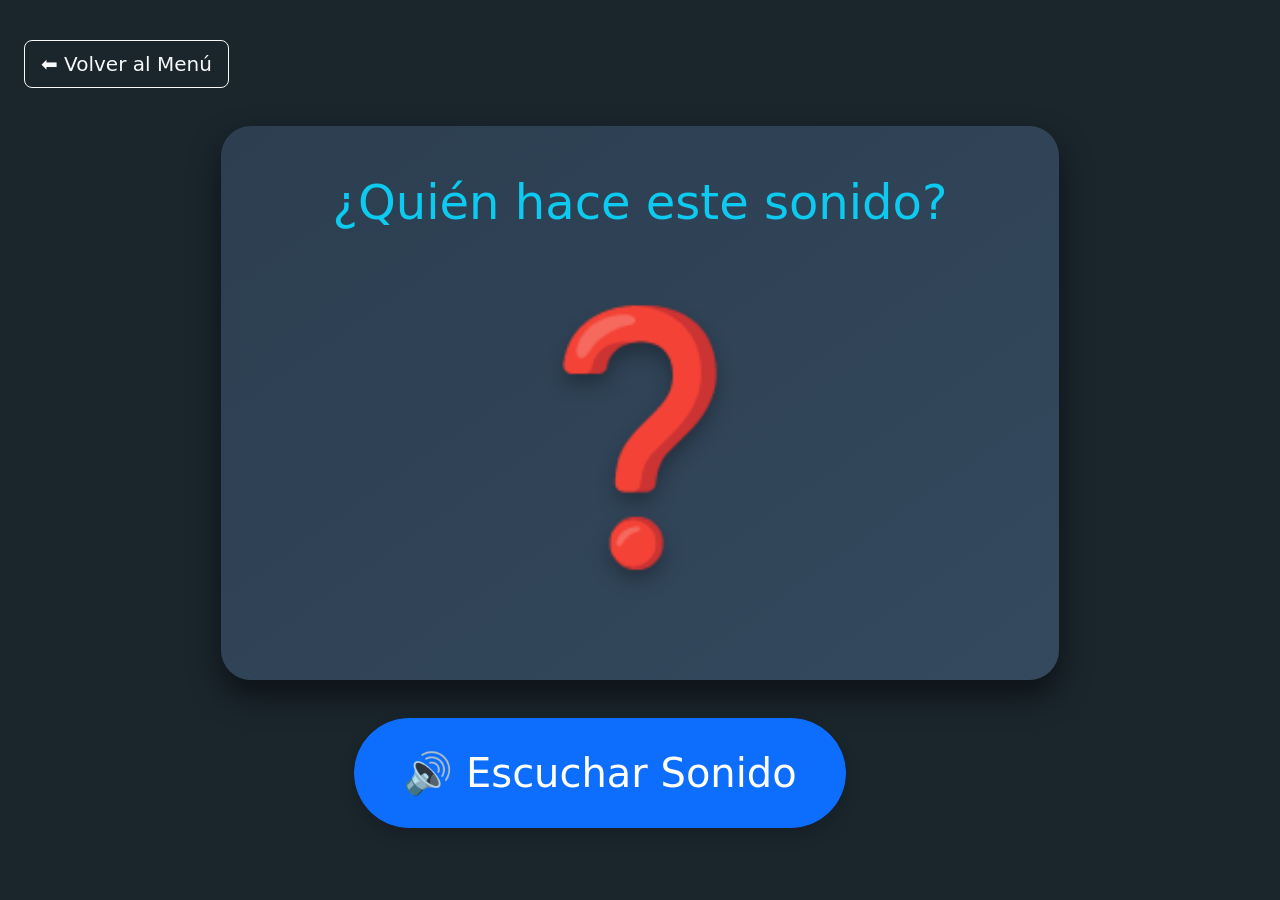
==== Pages/adivina-animal.html @ 4d9bc736 "estructura armada" ====
<!DOCTYPE html>
<html lang="es">
<head>
    <meta charset="UTF-8">
    <meta name="viewport" content="width=device-width, initial-scale=1.0">
    <title>¿Qué animal es?</title>
    <link href="https://cdn.jsdelivr.net/npm/bootstrap@5.3.3/dist/css/bootstrap.min.css" rel="stylesheet">
    <style>
        body { background-color: #1a252c; color: white; } /* Fondo oscuro de misterio */
        
        .caja-misterio {
            background: linear-gradient(145deg, #2c3e50, #34495e);
            border-radius: 30px;
            box-shadow: 0 15px 30px rgba(0,0,0,0.5);
            transition: all 0.5s ease;
        }

        .icono-gigante { font-size: 8rem; text-shadow: 0 10px 20px rgba(0,0,0,0.3); }
        .texto-revelado { font-size: 4rem; font-weight: bold; text-transform: uppercase; color: #f1c40f; }
        
        @media (min-width: 1200px) {
            .icono-gigante { font-size: 15rem; }
            .texto-revelado { font-size: 8rem; }
        }

        /* Animación de latido para el botón de escuchar */
        @keyframes latido {
            0% { transform: scale(1); }
            50% { transform: scale(1.05); }
            100% { transform: scale(1); }
        }
        .btn-latido { animation: latido 2s infinite; }
    </style>
</head>
<body class="overflow-hidden">
    <main class="container-fluid vh-100 d-flex flex-column justify-content-between p-4 text-center">
        
        <header class="row mt-3">
            <div class="col-12 text-start">
                <a href="../index.html" class="btn btn-outline-light btn-lg">⬅ Volver al Menú</a>
            </div>
        </header>

        <section class="row flex-grow-1 align-items-center justify-content-center">
            <div class="col-12 col-md-8 caja-misterio p-5">
                
                <h2 class="display-5 text-info mb-4" id="titulo-estado">¿Quién hace este sonido?</h2>
                
                <div class="icono-gigante mb-3" id="grafico-centro">❓</div>
                
                <div class="texto-revelado d-none" id="nombre-animal">LEÓN</div>

            </div>
        </section>

        <footer class="row pb-5 justify-content-center gap-3">
            <div class="col-auto">
                <button id="btn-reproducir" class="btn btn-primary btn-lg shadow fs-1 px-5 py-4 rounded-pill btn-latido">
                    🔊 Escuchar Sonido
                </button>
            </div>
            <div class="col-auto">
                <button id="btn-revelar" class="btn btn-warning btn-lg shadow fs-1 px-5 py-4 rounded-pill d-none text-dark fw-bold">
                    👀 Revelar Animal
                </button>
            </div>
            <div class="col-auto">
                <button id="btn-siguiente" class="btn btn-success btn-lg shadow fs-1 px-5 py-4 rounded-pill d-none">
                    Siguiente ➡
                </button>
            </div>
        </footer>
    </main>

    <script>
        // Tu base de datos de animales. Agregamos un emoji para que sea más visual al revelar.
        const animales = [
            { nombre: "León", emoji: "🦁", audio: "assets/sounds/animales/leon/leon_v1.mp3" },
            { nombre: "Elefante", emoji: "🐘", audio: "assets/sounds/animales/elefante/elefante_v1.mp3" },
            { nombre: "Caballo", emoji: "🐴", audio: "assets/sounds/animales/caballo/caballo_v1.mp3" },
            { nombre: "Perro", emoji: "🐶", audio: "assets/sounds/animales/perro/perro_v1.mp3" }
        ];

        // Variables de estado
        let animalActual = null;
        const reproductor = new Audio();

        // Elementos de la pantalla
        const graficoCentro = document.getElementById('grafico-centro');
        const nombreAnimal = document.getElementById('nombre-animal');
        const tituloEstado = document.getElementById('titulo-estado');
        
        const btnReproducir = document.getElementById('btn-reproducir');
        const btnRevelar = document.getElementById('btn-revelar');
        const btnSiguiente = document.getElementById('btn-siguiente');

        // Función para preparar una nueva ronda
        function nuevaRonda() {
            // Elegimos un animal al azar
            const indice = Math.floor(Math.random() * animales.length);
            animalActual = animales[indice];
            reproductor.src = animalActual.audio;

            // Reseteamos la pantalla al modo "Misterio"
            graficoCentro.innerText = "❓";
            nombreAnimal.classList.add('d-none');
            tituloEstado.innerText = "¿Quién hace este sonido?";
            
            // Acomodamos los botones
            btnReproducir.classList.remove('d-none');
            btnReproducir.classList.add('btn-latido'); // Vuelve a latir
            btnRevelar.classList.add('d-none');
            btnSiguiente.classList.add('d-none');
        }

        // Al tocar "Escuchar Sonido"
        btnReproducir.addEventListener('click', () => {
            if (!animalActual) return;
            
            // Reproducimos el sonido
            reproductor.play().catch(err => console.error("Error de ruta de audio:", err));
            
            // Frenamos el latido del botón y mostramos el botón de revelar
            btnReproducir.classList.remove('btn-latido');
            btnRevelar.classList.remove('d-none');
        });

        // Al tocar "Revelar Animal"
        btnRevelar.addEventListener('click', () => {
            // Cambiamos el signo de pregunta por el emoji
            graficoCentro.innerText = animalActual.emoji;
            
            // Mostramos el nombre gigante
            nombreAnimal.innerText = animalActual.nombre;
            nombreAnimal.classList.remove('d-none');
            
            tituloEstado.innerText = "¡Era el...";
            
            // Acomodamos los botones
            btnReproducir.classList.add('d-none');
            btnRevelar.classList.add('d-none');
            btnSiguiente.classList.remove('d-none');
        });

        // Al tocar "Siguiente"
        btnSiguiente.addEventListener('click', () => {
            nuevaRonda();
        });

        // Arrancamos la primera ronda apenas carga la página
        nuevaRonda();
    </script>
</body>
</html>
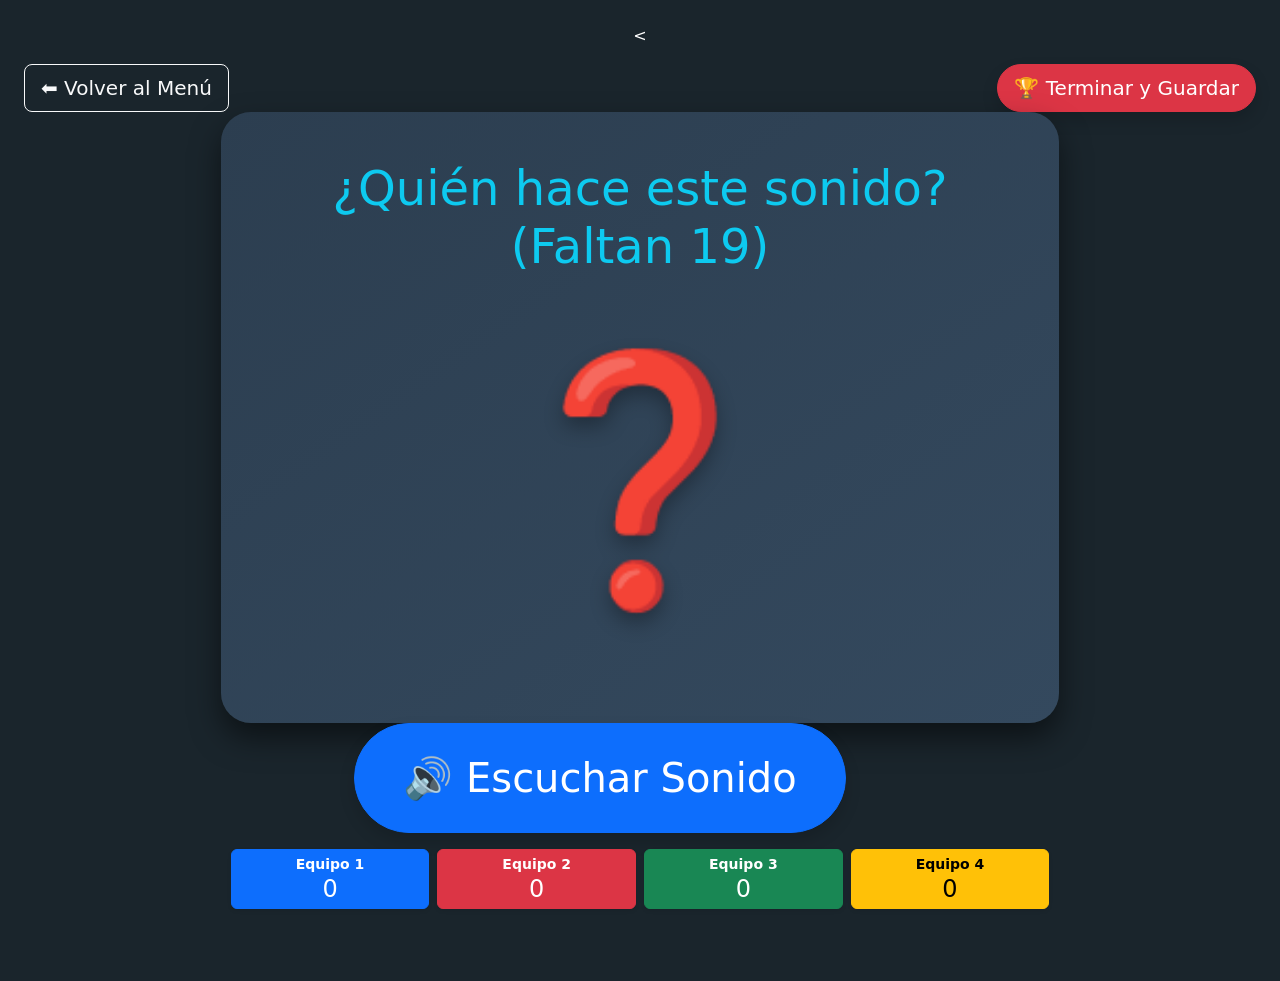
==== commit 6a9bf508: "reparacion de juegos, variables, sonidos y botones" ====
--- a/Pages/adivina-animal.html
+++ b/Pages/adivina-animal.html
@@ -1,53 +1,86 @@
 <!DOCTYPE html>
 <html lang="es">
+
 <head>
     <meta charset="UTF-8">
     <meta name="viewport" content="width=device-width, initial-scale=1.0">
     <title>¿Qué animal es?</title>
     <link href="https://cdn.jsdelivr.net/npm/bootstrap@5.3.3/dist/css/bootstrap.min.css" rel="stylesheet">
     <style>
-        body { background-color: #1a252c; color: white; } /* Fondo oscuro de misterio */
-        
+        body {
+            background-color: #1a252c;
+            color: white;
+        }
+
+        /* Fondo oscuro de misterio */
+
         .caja-misterio {
             background: linear-gradient(145deg, #2c3e50, #34495e);
             border-radius: 30px;
-            box-shadow: 0 15px 30px rgba(0,0,0,0.5);
+            box-shadow: 0 15px 30px rgba(0, 0, 0, 0.5);
             transition: all 0.5s ease;
         }
 
-        .icono-gigante { font-size: 8rem; text-shadow: 0 10px 20px rgba(0,0,0,0.3); }
-        .texto-revelado { font-size: 4rem; font-weight: bold; text-transform: uppercase; color: #f1c40f; }
-        
+        .icono-gigante {
+            font-size: 8rem;
+            text-shadow: 0 10px 20px rgba(0, 0, 0, 0.3);
+        }
+
+        .texto-revelado {
+            font-size: 4rem;
+            font-weight: bold;
+            text-transform: uppercase;
+            color: #f1c40f;
+        }
+
         @media (min-width: 1200px) {
-            .icono-gigante { font-size: 15rem; }
-            .texto-revelado { font-size: 8rem; }
+            .icono-gigante {
+                font-size: 15rem;
+            }
+
+            .texto-revelado {
+                font-size: 8rem;
+            }
         }
 
         /* Animación de latido para el botón de escuchar */
         @keyframes latido {
-            0% { transform: scale(1); }
-            50% { transform: scale(1.05); }
-            100% { transform: scale(1); }
+            0% {
+                transform: scale(1);
+            }
+
+            50% {
+                transform: scale(1.05);
+            }
+
+            100% {
+                transform: scale(1);
+            }
         }
-        .btn-latido { animation: latido 2s infinite; }
+
+        .btn-latido {
+            animation: latido 2s infinite;
+        }
     </style>
 </head>
+
 <body class="overflow-hidden">
     <main class="container-fluid vh-100 d-flex flex-column justify-content-between p-4 text-center">
-        
-        <header class="row mt-3">
-            <div class="col-12 text-start">
+
+        <<header class="row mt-3">
+            <div class="col-12 d-flex justify-content-between align-items-center">
                 <a href="../index.html" class="btn btn-outline-light btn-lg">⬅ Volver al Menú</a>
+                <button id="btn-finalizar" class="btn btn-danger btn-lg shadow rounded-pill">🏆 Terminar y Guardar</button>
             </div>
         </header>
 
         <section class="row flex-grow-1 align-items-center justify-content-center">
             <div class="col-12 col-md-8 caja-misterio p-5">
-                
+
                 <h2 class="display-5 text-info mb-4" id="titulo-estado">¿Quién hace este sonido?</h2>
-                
+
                 <div class="icono-gigante mb-3" id="grafico-centro">❓</div>
-                
+
                 <div class="texto-revelado d-none" id="nombre-animal">LEÓN</div>
 
             </div>
@@ -55,12 +88,14 @@
 
         <footer class="row pb-5 justify-content-center gap-3">
             <div class="col-auto">
-                <button id="btn-reproducir" class="btn btn-primary btn-lg shadow fs-1 px-5 py-4 rounded-pill btn-latido">
+                <button id="btn-reproducir"
+                    class="btn btn-primary btn-lg shadow fs-1 px-5 py-4 rounded-pill btn-latido">
                     🔊 Escuchar Sonido
                 </button>
             </div>
             <div class="col-auto">
-                <button id="btn-revelar" class="btn btn-warning btn-lg shadow fs-1 px-5 py-4 rounded-pill d-none text-dark fw-bold">
+                <button id="btn-revelar"
+                    class="btn btn-warning btn-lg shadow fs-1 px-5 py-4 rounded-pill d-none text-dark fw-bold">
                     👀 Revelar Animal
                 </button>
             </div>
@@ -69,86 +104,15 @@
                     Siguiente ➡
                 </button>
             </div>
+            <div class="container mb-4">
+                <div class="row justify-content-center g-2" id="contenedor-puntajes">
+                </div>
+            </div>
         </footer>
     </main>
 
-    <script>
-        // Tu base de datos de animales. Agregamos un emoji para que sea más visual al revelar.
-        const animales = [
-            { nombre: "León", emoji: "🦁", audio: "assets/sounds/animales/leon/leon_v1.mp3" },
-            { nombre: "Elefante", emoji: "🐘", audio: "assets/sounds/animales/elefante/elefante_v1.mp3" },
-            { nombre: "Caballo", emoji: "🐴", audio: "assets/sounds/animales/caballo/caballo_v1.mp3" },
-            { nombre: "Perro", emoji: "🐶", audio: "assets/sounds/animales/perro/perro_v1.mp3" }
-        ];
+    <script src="../js/historial.js"></script>
+    <script src="../js/animales.js"></script>
+</body>
 
-        // Variables de estado
-        let animalActual = null;
-        const reproductor = new Audio();
-
-        // Elementos de la pantalla
-        const graficoCentro = document.getElementById('grafico-centro');
-        const nombreAnimal = document.getElementById('nombre-animal');
-        const tituloEstado = document.getElementById('titulo-estado');
-        
-        const btnReproducir = document.getElementById('btn-reproducir');
-        const btnRevelar = document.getElementById('btn-revelar');
-        const btnSiguiente = document.getElementById('btn-siguiente');
-
-        // Función para preparar una nueva ronda
-        function nuevaRonda() {
-            // Elegimos un animal al azar
-            const indice = Math.floor(Math.random() * animales.length);
-            animalActual = animales[indice];
-            reproductor.src = animalActual.audio;
-
-            // Reseteamos la pantalla al modo "Misterio"
-            graficoCentro.innerText = "❓";
-            nombreAnimal.classList.add('d-none');
-            tituloEstado.innerText = "¿Quién hace este sonido?";
-            
-            // Acomodamos los botones
-            btnReproducir.classList.remove('d-none');
-            btnReproducir.classList.add('btn-latido'); // Vuelve a latir
-            btnRevelar.classList.add('d-none');
-            btnSiguiente.classList.add('d-none');
-        }
-
-        // Al tocar "Escuchar Sonido"
-        btnReproducir.addEventListener('click', () => {
-            if (!animalActual) return;
-            
-            // Reproducimos el sonido
-            reproductor.play().catch(err => console.error("Error de ruta de audio:", err));
-            
-            // Frenamos el latido del botón y mostramos el botón de revelar
-            btnReproducir.classList.remove('btn-latido');
-            btnRevelar.classList.remove('d-none');
-        });
-
-        // Al tocar "Revelar Animal"
-        btnRevelar.addEventListener('click', () => {
-            // Cambiamos el signo de pregunta por el emoji
-            graficoCentro.innerText = animalActual.emoji;
-            
-            // Mostramos el nombre gigante
-            nombreAnimal.innerText = animalActual.nombre;
-            nombreAnimal.classList.remove('d-none');
-            
-            tituloEstado.innerText = "¡Era el...";
-            
-            // Acomodamos los botones
-            btnReproducir.classList.add('d-none');
-            btnRevelar.classList.add('d-none');
-            btnSiguiente.classList.remove('d-none');
-        });
-
-        // Al tocar "Siguiente"
-        btnSiguiente.addEventListener('click', () => {
-            nuevaRonda();
-        });
-
-        // Arrancamos la primera ronda apenas carga la página
-        nuevaRonda();
-    </script>
-</body>
 </html>
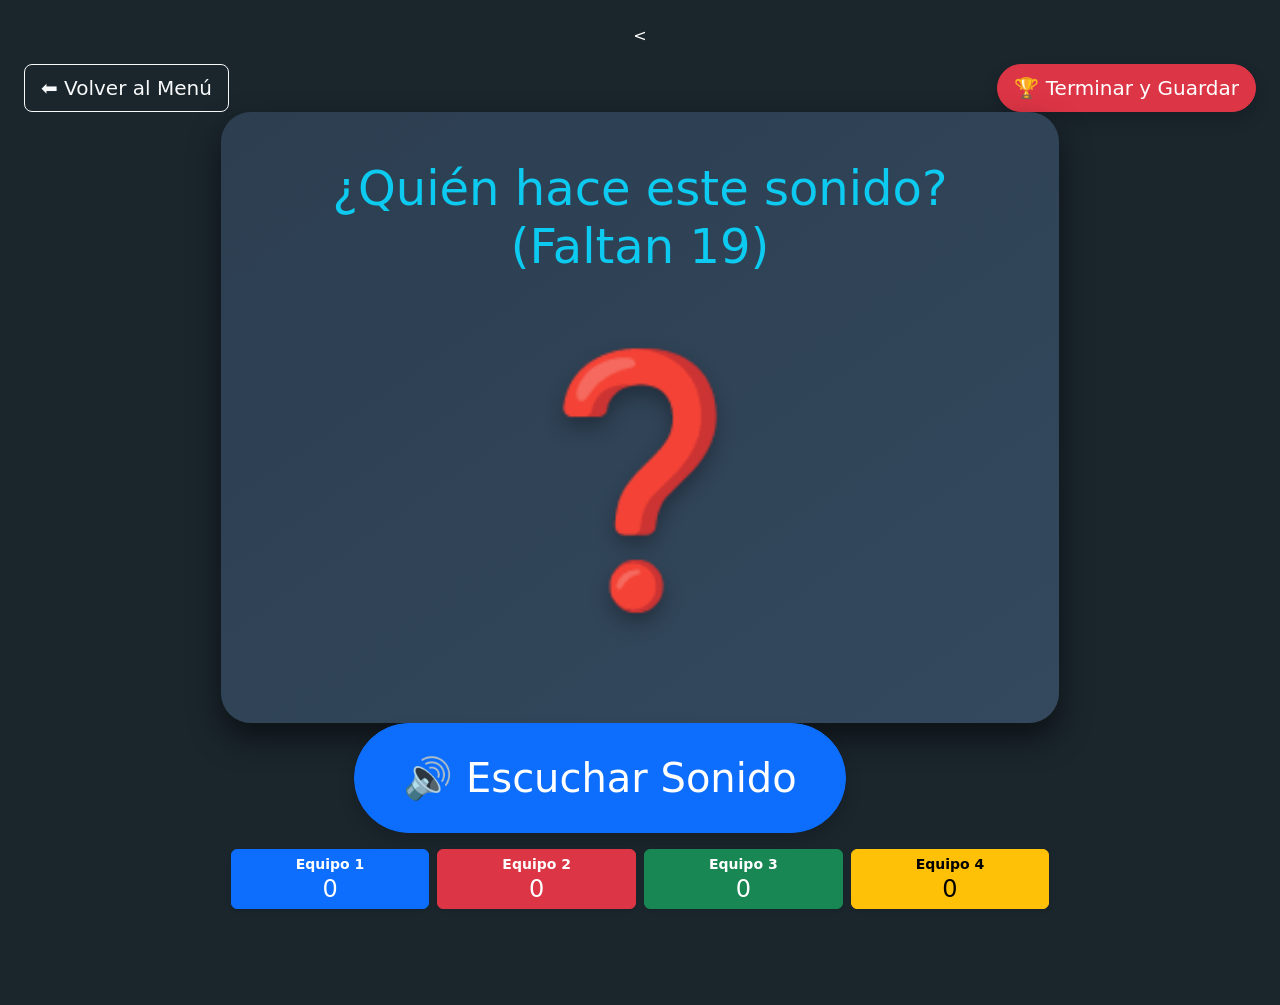
==== commit 1c5f02cf: "mas cancniones de playlist" ====
--- a/Pages/adivina-animal.html
+++ b/Pages/adivina-animal.html
@@ -64,8 +64,8 @@
     </style>
 </head>
 
-<body class="overflow-hidden">
-    <main class="container-fluid vh-100 d-flex flex-column justify-content-between p-4 text-center">
+<body>
+    <main class="container-fluid min-vh-100 d-flex flex-column justify-content-between p-4 text-center">
 
         <<header class="row mt-3">
             <div class="col-12 d-flex justify-content-between align-items-center">
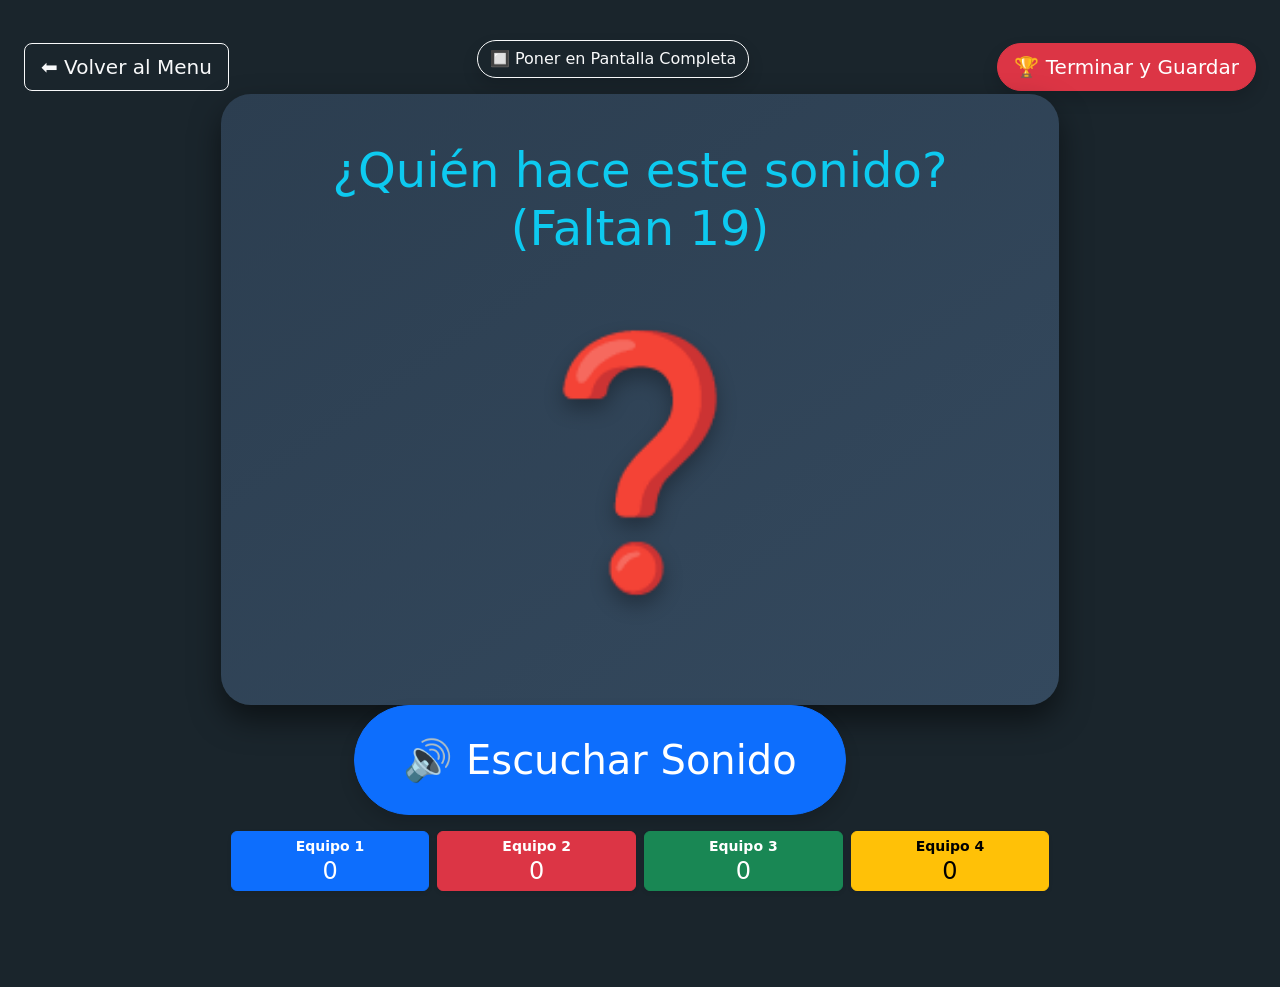
==== commit 91f9d008: "pantalla completa y scroll autoamticov1" ====
--- a/Pages/adivina-animal.html
+++ b/Pages/adivina-animal.html
@@ -67,10 +67,14 @@
 <body>
     <main class="container-fluid min-vh-100 d-flex flex-column justify-content-between p-4 text-center">
 
-        <<header class="row mt-3">
+        <header class="row mt-3">
             <div class="col-12 d-flex justify-content-between align-items-center">
-                <a href="../index.html" class="btn btn-outline-light btn-lg">⬅ Volver al Menú</a>
-                <button id="btn-finalizar" class="btn btn-danger btn-lg shadow rounded-pill">🏆 Terminar y Guardar</button>
+                <a href="../index.html" class="btn btn-outline-light btn-lg">⬅ Volver al Menu</a>
+                <button onclick="activarPantallaCompleta()" class="btn btn-outline-light mb-3 shadow rounded-pill">
+                    🔲 Poner en Pantalla Completa
+                </button>
+                <button id="btn-finalizar" class="btn btn-danger btn-lg shadow rounded-pill">🏆 Terminar y
+                    Guardar</button>
             </div>
         </header>
 
@@ -113,6 +117,19 @@
 
     <script src="../js/historial.js"></script>
     <script src="../js/animales.js"></script>
+    <script>
+        function activarPantallaCompleta() {
+            let elem = document.documentElement;
+            if (!document.fullscreenElement) {
+                if (elem.requestFullscreen) { elem.requestFullscreen(); }
+                else if (elem.webkitRequestFullscreen) { elem.webkitRequestFullscreen(); } // Safari
+                else if (elem.msRequestFullscreen) { elem.msRequestFullscreen(); } // IE11
+            } else {
+                if (document.exitFullscreen) { document.exitFullscreen(); }
+                else if (document.webkitExitFullscreen) { document.webkitExitFullscreen(); }
+            }
+        }
+    </script>
 </body>
 
 </html>
